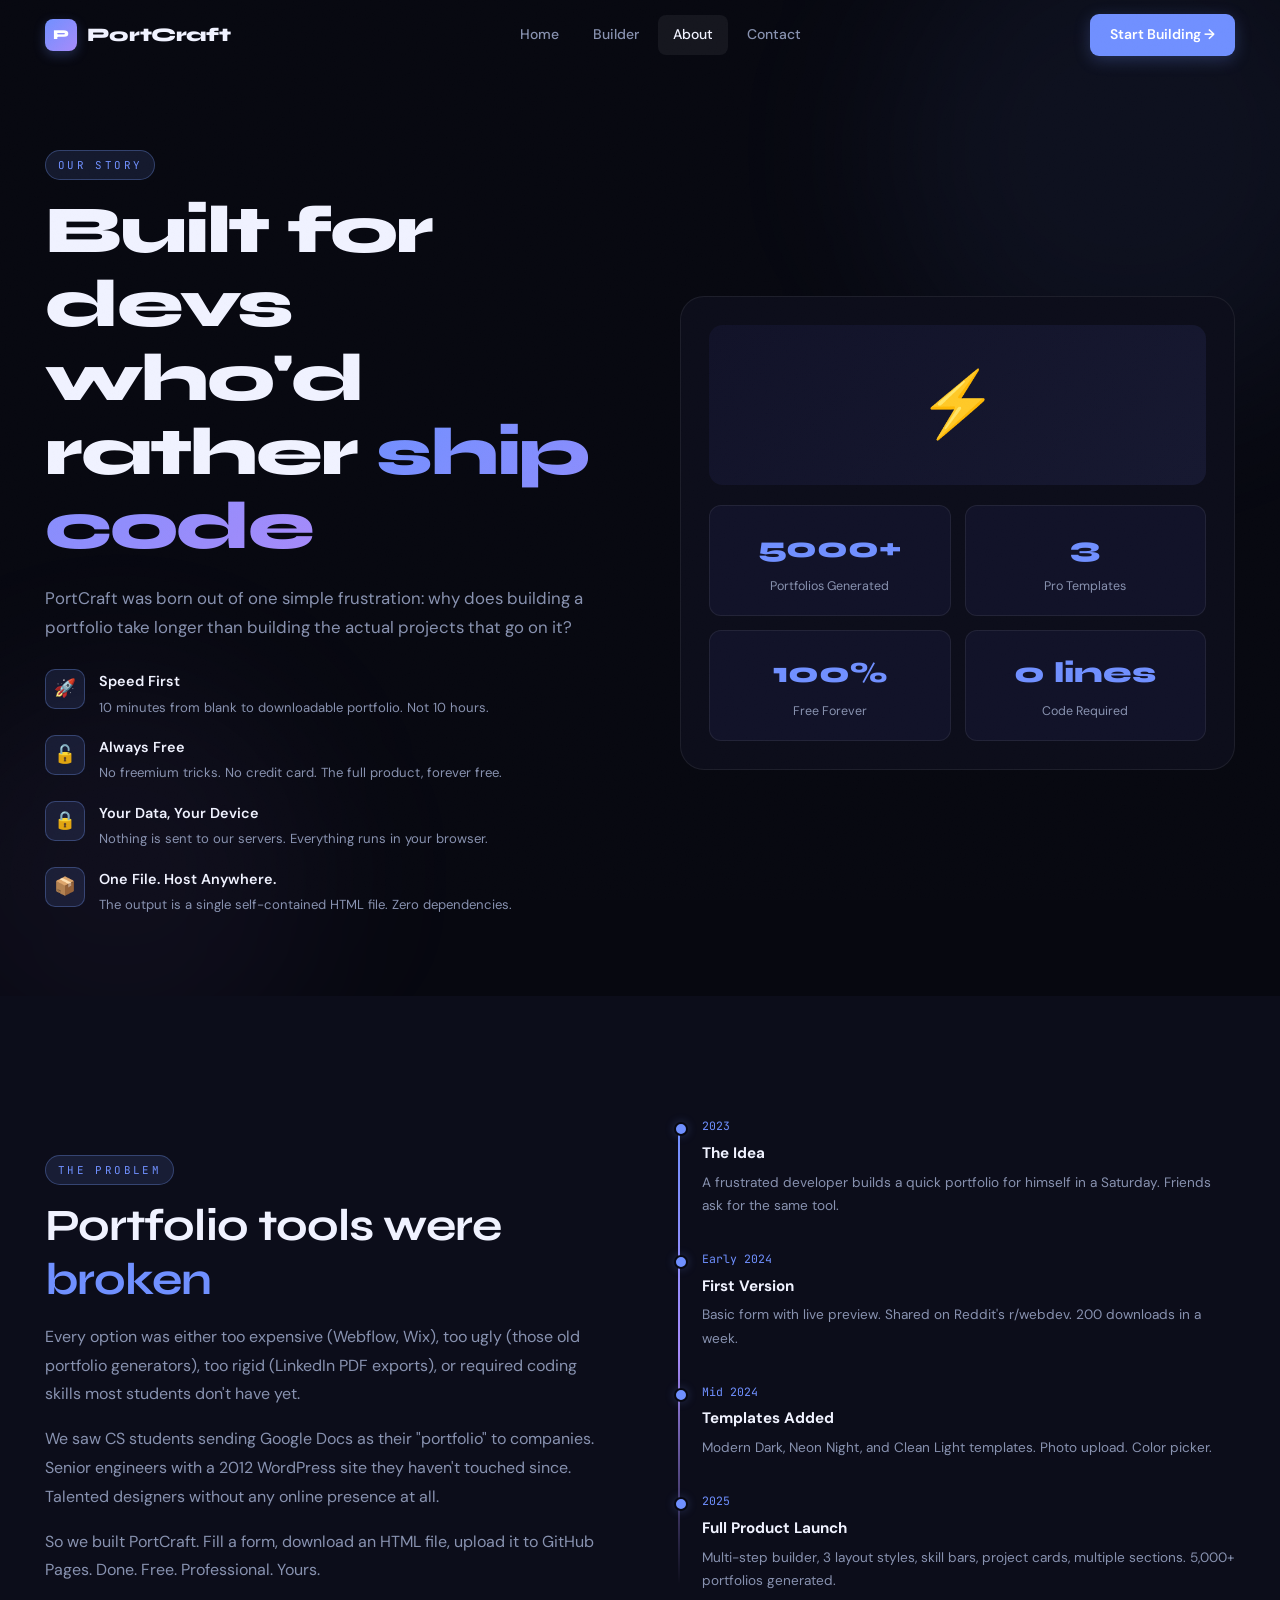
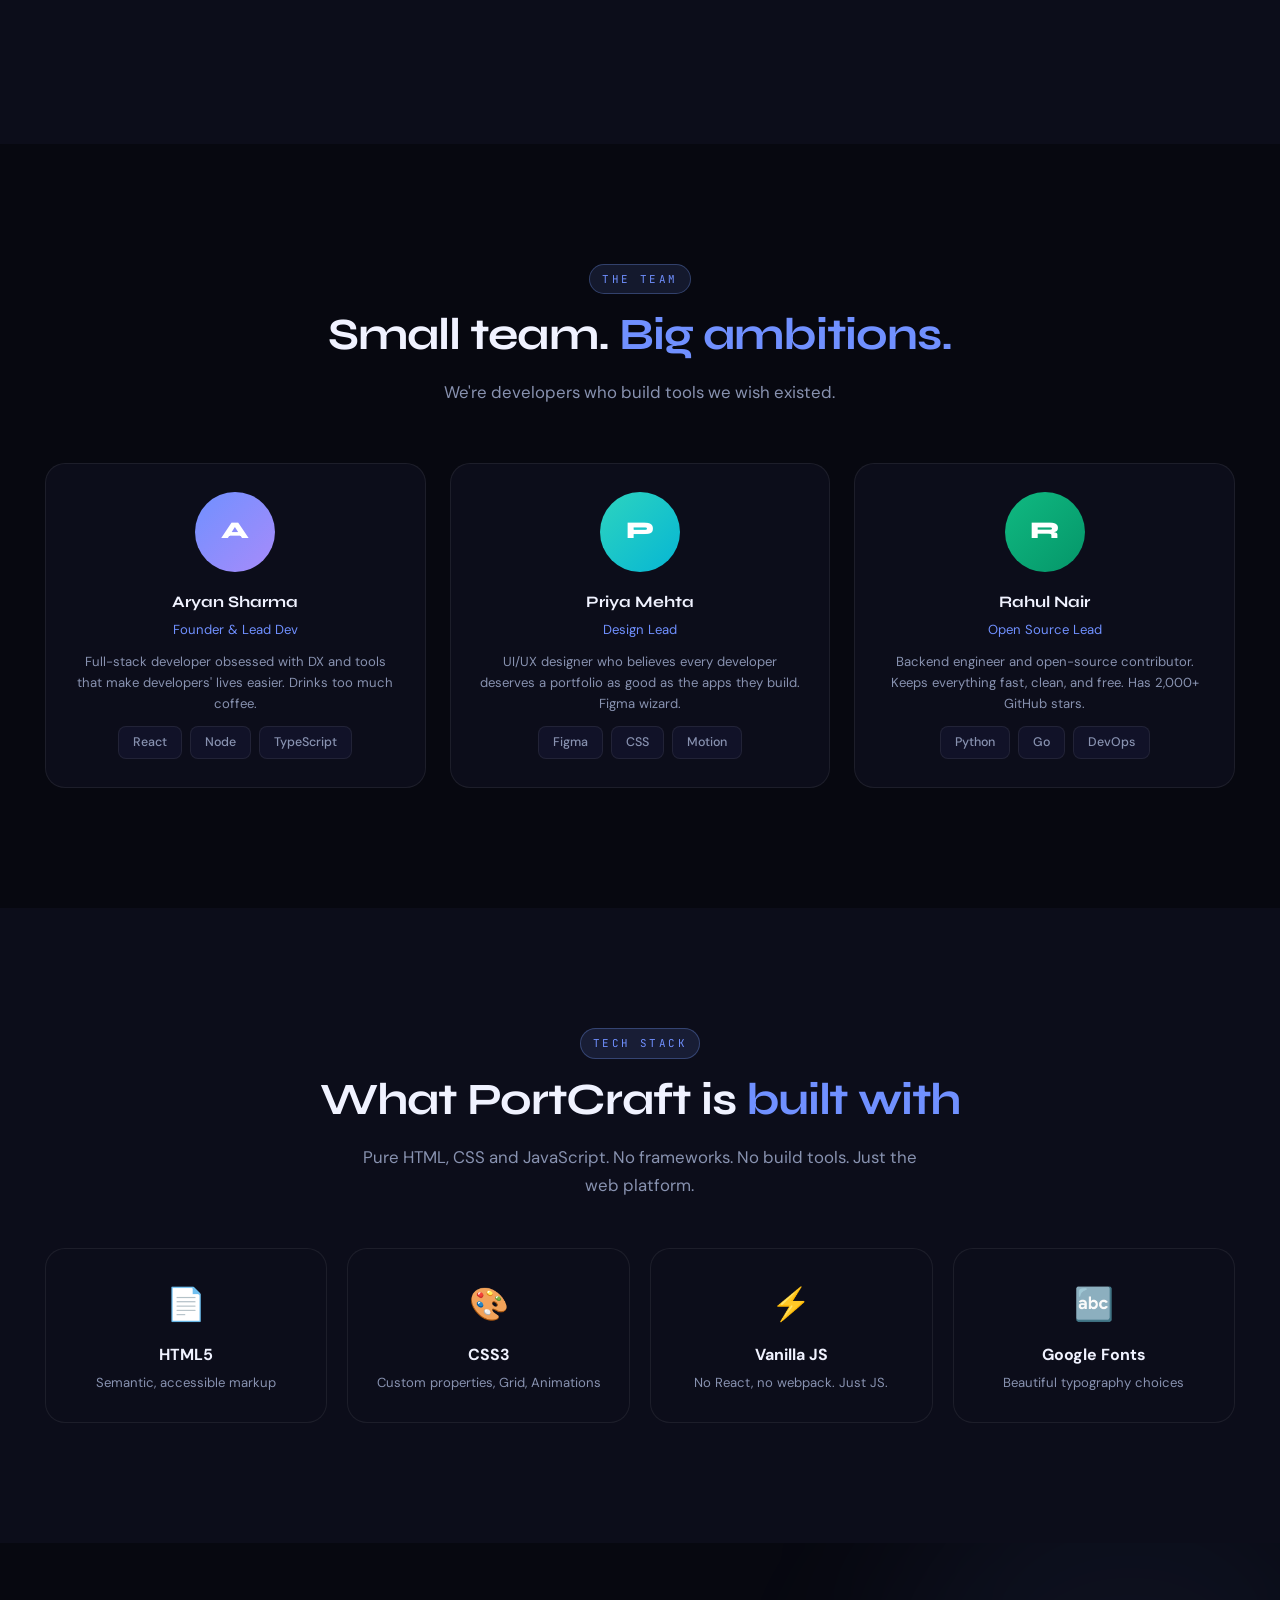
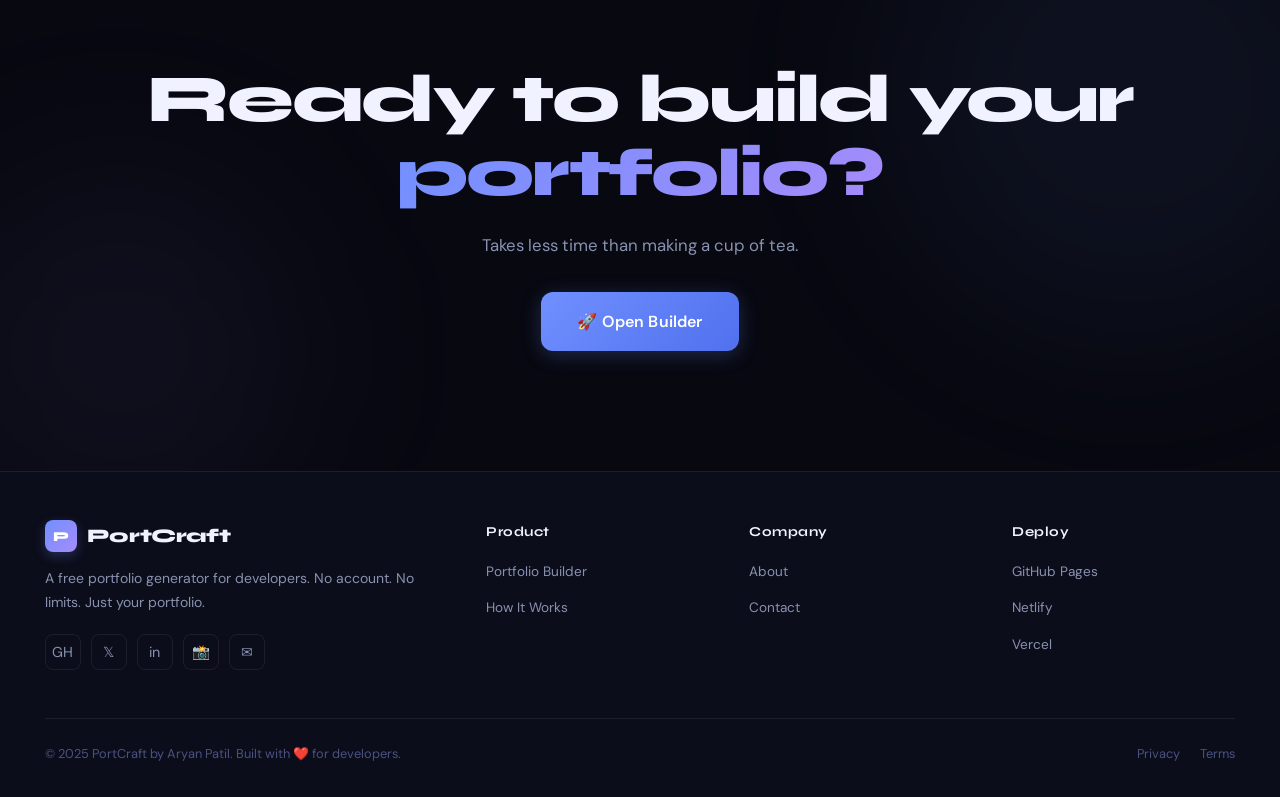
==== about.html @ 0c88d4d5 "Add files via upload" ====
<!DOCTYPE html>
<html lang="en">
<head>
<meta charset="UTF-8"/><meta name="viewport" content="width=device-width,initial-scale=1"/>
<title>About — PortCraft</title>
<link rel="stylesheet" href="style.css"/>
</head>
<body>

<nav id="navbar">
  <div class="nav-wrap">
    <a href="index.html" class="nav-brand"><div class="brand-mark">P</div>PortCraft</a>
    <button class="hamburger" id="hbg"><span></span><span></span><span></span></button>
    <div class="nav-menu" id="navMenu">
      <a href="index.html" class="nav-link">Home</a>
      <a href="builder.html" class="nav-link">Builder</a>
      <a href="about.html" class="nav-link active">About</a>
      <a href="contact.html" class="nav-link">Contact</a>
    </div>
    <div class="nav-actions" id="navActions">
      <a href="builder.html" class="nav-cta">Start Building →</a>
    </div>
  </div>
</nav>

<!-- ABOUT HERO -->
<section class="about-hero">
  <div class="orb-bg"><div class="orb orb1"></div><div class="orb orb2"></div></div>
  <div class="container rel">
    <div class="about-grid">
      <div>
        <span class="s-tag rv">Our Story</span>
        <h1 class="s-h1 rv d1">Built for devs who'd rather <span class="gradient-text">ship code</span></h1>
        <p class="s-sub rv d2">PortCraft was born out of one simple frustration: why does building a portfolio take longer than building the actual projects that go on it?</p>
        <div class="values-list rv d3">
          <div class="value-item">
            <div class="value-icon">🚀</div>
            <div>
              <div class="value-title">Speed First</div>
              <div class="value-desc">10 minutes from blank to downloadable portfolio. Not 10 hours.</div>
            </div>
          </div>
          <div class="value-item">
            <div class="value-icon">🔓</div>
            <div>
              <div class="value-title">Always Free</div>
              <div class="value-desc">No freemium tricks. No credit card. The full product, forever free.</div>
            </div>
          </div>
          <div class="value-item">
            <div class="value-icon">🔒</div>
            <div>
              <div class="value-title">Your Data, Your Device</div>
              <div class="value-desc">Nothing is sent to our servers. Everything runs in your browser.</div>
            </div>
          </div>
          <div class="value-item">
            <div class="value-icon">📦</div>
            <div>
              <div class="value-title">One File. Host Anywhere.</div>
              <div class="value-desc">The output is a single self-contained HTML file. Zero dependencies.</div>
            </div>
          </div>
        </div>
      </div>
      <div class="rv d2">
        <div class="about-img-card">
          <div style="height:160px;background:linear-gradient(135deg,var(--bg3),var(--bg4));border-radius:14px;display:flex;align-items:center;justify-content:center;margin-bottom:20px;font-size:4rem">⚡</div>
          <div class="about-stats-grid">
            <div class="about-stat-box"><div class="about-stat-num" data-count="5000" data-suffix="+">0+</div><div class="about-stat-lbl">Portfolios Generated</div></div>
            <div class="about-stat-box"><div class="about-stat-num" data-count="3" data-suffix="">0</div><div class="about-stat-lbl">Pro Templates</div></div>
            <div class="about-stat-box"><div class="about-stat-num" data-count="100" data-suffix="%">0%</div><div class="about-stat-lbl">Free Forever</div></div>
            <div class="about-stat-box"><div class="about-stat-num" data-count="0" data-suffix=" lines">0 lines</div><div class="about-stat-lbl">Code Required</div></div>
          </div>
        </div>
      </div>
    </div>
  </div>
</section>

<!-- STORY -->
<section class="section" style="background:var(--bg2)">
  <div class="container">
    <div class="g2" style="align-items:center;gap:60px">
      <div class="rv">
        <span class="s-tag">The Problem</span>
        <h2 class="s-h2">Portfolio tools were <span class="accent">broken</span></h2>
        <p style="color:var(--t2);line-height:1.8;margin-bottom:16px">Every option was either too expensive (Webflow, Wix), too ugly (those old portfolio generators), too rigid (LinkedIn PDF exports), or required coding skills most students don't have yet.</p>
        <p style="color:var(--t2);line-height:1.8;margin-bottom:16px">We saw CS students sending Google Docs as their "portfolio" to companies. Senior engineers with a 2012 WordPress site they haven't touched since. Talented designers without any online presence at all.</p>
        <p style="color:var(--t2);line-height:1.8">So we built PortCraft. Fill a form, download an HTML file, upload it to GitHub Pages. Done. Free. Professional. Yours.</p>
      </div>
      <div class="rv d1">
        <div class="timeline">
          <div class="tl-item">
            <div class="tl-dot"></div>
            <div class="tl-year">2023</div>
            <div class="tl-title">The Idea</div>
            <div class="tl-desc">A frustrated developer builds a quick portfolio for himself in a Saturday. Friends ask for the same tool.</div>
          </div>
          <div class="tl-item">
            <div class="tl-dot"></div>
            <div class="tl-year">Early 2024</div>
            <div class="tl-title">First Version</div>
            <div class="tl-desc">Basic form with live preview. Shared on Reddit's r/webdev. 200 downloads in a week.</div>
          </div>
          <div class="tl-item">
            <div class="tl-dot"></div>
            <div class="tl-year">Mid 2024</div>
            <div class="tl-title">Templates Added</div>
            <div class="tl-desc">Modern Dark, Neon Night, and Clean Light templates. Photo upload. Color picker.</div>
          </div>
          <div class="tl-item">
            <div class="tl-dot"></div>
            <div class="tl-year">2025</div>
            <div class="tl-title">Full Product Launch</div>
            <div class="tl-desc">Multi-step builder, 3 layout styles, skill bars, project cards, multiple sections. 5,000+ portfolios generated.</div>
          </div>
        </div>
      </div>
    </div>
  </div>
</section>

<!-- TEAM -->
<section class="section">
  <div class="container">
    <div class="center rv" style="margin-bottom:56px">
      <span class="s-tag">The Team</span>
      <h2 class="s-h2">Small team. <span class="accent">Big ambitions.</span></h2>
      <p class="s-sub">We're developers who build tools we wish existed.</p>
    </div>
    <div class="g3">
      <div class="card team-card rv">
        <div class="team-avatar-wrap"><div class="team-avatar">A</div></div>
        <div class="team-name">Aryan Sharma</div>
        <div class="team-role">Founder & Lead Dev</div>
        <div class="team-bio">Full-stack developer obsessed with DX and tools that make developers' lives easier. Drinks too much coffee.</div>
        <div class="tech-stack" style="justify-content:center;margin-top:12px">
          <span class="tech-badge">React</span><span class="tech-badge">Node</span><span class="tech-badge">TypeScript</span>
        </div>
      </div>
      <div class="card team-card rv d1">
        <div class="team-avatar-wrap"><div class="team-avatar" style="background:linear-gradient(135deg,var(--teal),#06b6d4)">P</div></div>
        <div class="team-name">Priya Mehta</div>
        <div class="team-role">Design Lead</div>
        <div class="team-bio">UI/UX designer who believes every developer deserves a portfolio as good as the apps they build. Figma wizard.</div>
        <div class="tech-stack" style="justify-content:center;margin-top:12px">
          <span class="tech-badge">Figma</span><span class="tech-badge">CSS</span><span class="tech-badge">Motion</span>
        </div>
      </div>
      <div class="card team-card rv d2">
        <div class="team-avatar-wrap"><div class="team-avatar" style="background:linear-gradient(135deg,#10b981,#059669)">R</div></div>
        <div class="team-name">Rahul Nair</div>
        <div class="team-role">Open Source Lead</div>
        <div class="team-bio">Backend engineer and open-source contributor. Keeps everything fast, clean, and free. Has 2,000+ GitHub stars.</div>
        <div class="tech-stack" style="justify-content:center;margin-top:12px">
          <span class="tech-badge">Python</span><span class="tech-badge">Go</span><span class="tech-badge">DevOps</span>
        </div>
      </div>
    </div>
  </div>
</section>

<!-- TECH STACK -->
<section class="section" style="background:var(--bg2)">
  <div class="container">
    <div class="center rv" style="margin-bottom:48px">
      <span class="s-tag">Tech Stack</span>
      <h2 class="s-h2">What PortCraft is <span class="accent">built with</span></h2>
      <p class="s-sub">Pure HTML, CSS and JavaScript. No frameworks. No build tools. Just the web platform.</p>
    </div>
    <div class="g4">
      <div class="card rv" style="text-align:center"><div style="font-size:2rem;margin-bottom:10px">📄</div><div style="font-weight:700;margin-bottom:4px">HTML5</div><div style="font-size:0.82rem;color:var(--t2)">Semantic, accessible markup</div></div>
      <div class="card rv d1" style="text-align:center"><div style="font-size:2rem;margin-bottom:10px">🎨</div><div style="font-weight:700;margin-bottom:4px">CSS3</div><div style="font-size:0.82rem;color:var(--t2)">Custom properties, Grid, Animations</div></div>
      <div class="card rv d2" style="text-align:center"><div style="font-size:2rem;margin-bottom:10px">⚡</div><div style="font-weight:700;margin-bottom:4px">Vanilla JS</div><div style="font-size:0.82rem;color:var(--t2)">No React, no webpack. Just JS.</div></div>
      <div class="card rv d3" style="text-align:center"><div style="font-size:2rem;margin-bottom:10px">🔤</div><div style="font-weight:700;margin-bottom:4px">Google Fonts</div><div style="font-size:0.82rem;color:var(--t2)">Beautiful typography choices</div></div>
    </div>
  </div>
</section>

<!-- CTA -->
<section class="section" style="text-align:center;position:relative;overflow:hidden">
  <div class="orb-bg"><div class="orb orb1"></div><div class="orb orb2"></div></div>
  <div class="container rel">
    <h2 class="s-h1 rv">Ready to build your <span class="gradient-text">portfolio?</span></h2>
    <p class="s-sub rv d1" style="margin:0 auto 32px">Takes less time than making a cup of tea.</p>
    <a href="builder.html" class="btn btn-primary btn-lg rv d2">🚀 Open Builder</a>
  </div>
</section>

<footer class="footer">
  <div class="container">
    <div class="footer-grid">
      <div class="footer-brand"><a href="index.html" class="nav-brand" style="display:inline-flex;margin-bottom:14px"><div class="brand-mark">P</div>PortCraft</a><p class="footer-desc">A free portfolio generator for developers. No account. No limits. Just your portfolio.</p><div class="footer-social">
          <a href="https://github.com/Aryan4A" target="_blank" class="social-btn" title="GitHub">GH</a>
          <a href="https://x.com/AryanPatil45" target="_blank" class="social-btn" title="Twitter/X">𝕏</a>
          <a href="https://www.linkedin.com/in/devaryanx/" target="_blank" class="social-btn" title="LinkedIn">in</a>
          <a href="https://instagram.com/aryan_patil0492" target="_blank" class="social-btn" title="Instagram">📸</a>
          <a href="mailto:aryanpatil4554@gmail.com" class="social-btn" title="Email">✉</a>
        </div></div>
      <div class="footer-col"><h4>Product</h4><ul><li><a href="builder.html">Portfolio Builder</a></li><li><a href="index.html#how">How It Works</a></li></ul></div>
      <div class="footer-col"><h4>Company</h4><ul><li><a href="about.html">About</a></li><li><a href="contact.html">Contact</a></li></ul></div>
      <div class="footer-col"><h4>Deploy</h4><ul><li><a href="#">GitHub Pages</a></li><li><a href="#">Netlify</a></li><li><a href="#">Vercel</a></li></ul></div>
    </div>
    <div class="footer-bottom"><p class="footer-copy">© 2025 PortCraft by Aryan Patil. Built with ❤️ for developers.</p><div class="footer-links"><a href="#">Privacy</a><a href="#">Terms</a></div></div>
  </div>
</footer>

<script src="script.js"></script>
</body>
</html>
---- style.css ----
@import url('https://fonts.googleapis.com/css2?family=Clash+Display:wght@300;400;500;600;700&family=Satoshi:wght@300;400;500;700&family=Fira+Code:wght@400;500&display=swap');
@import url('https://fonts.googleapis.com/css2?family=Syne:wght@400;500;600;700;800&family=DM+Sans:ital,wght@0,300;0,400;0,500;1,400&family=JetBrains+Mono:wght@400;500&display=swap');

:root{
  /* Core Palette */
  --bg:        #070810;
  --bg2:       #0c0d1a;
  --bg3:       #111228;
  --bg4:       #161830;
  --surface:   rgba(255,255,255,0.03);
  --surface2:  rgba(255,255,255,0.06);
  --border:    rgba(255,255,255,0.07);
  --borderc:   rgba(120,160,255,0.3);

  /* Accent */
  --blue:      #7090ff;
  --blue2:     #5070ee;
  --bluedim:   rgba(112,144,255,0.12);
  --blueglow:  rgba(112,144,255,0.25);
  --violet:    #a78bfa;
  --teal:      #2dd4bf;
  --amber:     #fbbf24;
  --rose:      #fb7185;
  --green:     #4ade80;

  /* Text */
  --t1: #f0f2ff;
  --t2: #8892b0;
  --t3: #4a5280;

  /* Layout */
  --nav-h: 70px;
  --radius: 14px;
  --radius2: 20px;
  --ease:  cubic-bezier(0.16,1,0.3,1);
  --ease2: cubic-bezier(0.34,1.56,0.64,1);

  /* Fonts */
  --f-head: 'Syne', sans-serif;
  --f-body: 'DM Sans', sans-serif;
  --f-mono: 'JetBrains Mono', monospace;
}

/* ── Reset ── */
*,*::before,*::after{box-sizing:border-box;margin:0;padding:0}
html{scroll-behavior:smooth;font-size:16px;-webkit-font-smoothing:antialiased}
body{font-family:var(--f-body);background:var(--bg);color:var(--t1);line-height:1.7;overflow-x:hidden}
img,svg{display:block;max-width:100%}
a{text-decoration:none;color:inherit}
ul{list-style:none}
button,input,textarea,select{font-family:inherit;font-size:inherit}
button{cursor:pointer;border:none;background:none}

/* ── Noise texture ── */
body::after{
  content:'';position:fixed;inset:0;pointer-events:none;z-index:9999;
  background-image:url("data:image/svg+xml,%3Csvg xmlns='http://www.w3.org/2000/svg' width='300' height='300'%3E%3Cfilter id='n'%3E%3CfeTurbulence type='fractalNoise' baseFrequency='0.75' numOctaves='4' stitchTiles='stitch'/%3E%3C/filter%3E%3Crect width='300' height='300' filter='url(%23n)' opacity='0.03'/%3E%3C/svg%3E");
  opacity:0.5;
}

/* ── Scrollbar ── */
::-webkit-scrollbar{width:6px;height:6px}
::-webkit-scrollbar-track{background:var(--bg)}
::-webkit-scrollbar-thumb{background:var(--bg4);border-radius:4px}
::-webkit-scrollbar-thumb:hover{background:var(--blue2)}

/* ══════════════════════════════════════
   NAVBAR
══════════════════════════════════════ */
#navbar{
  position:fixed;top:0;left:0;right:0;z-index:1000;height:var(--nav-h);
  transition:background 0.4s,box-shadow 0.4s,backdrop-filter 0.4s;
}
#navbar.solid{
  background:rgba(7,8,16,0.85);
  backdrop-filter:blur(24px);-webkit-backdrop-filter:blur(24px);
  box-shadow:0 1px 0 var(--border);
}
.nav-wrap{
  display:flex;align-items:center;justify-content:space-between;
  height:100%;width:min(1200px,93%);margin:0 auto;
}
.nav-brand{
  display:flex;align-items:center;gap:10px;
  font-family:var(--f-head);font-weight:800;font-size:1.2rem;letter-spacing:-0.02em;
}
.brand-mark{
  width:32px;height:32px;border-radius:8px;
  background:linear-gradient(135deg,var(--blue),var(--violet));
  display:flex;align-items:center;justify-content:center;
  font-size:0.85rem;font-weight:900;color:#fff;
  box-shadow:0 4px 12px var(--blueglow);
}
.nav-menu{display:flex;align-items:center;gap:4px}
.nav-link{
  padding:8px 15px;border-radius:8px;font-size:0.875rem;font-weight:500;
  color:var(--t2);transition:all 0.2s;
}
.nav-link:hover,.nav-link.active{color:var(--t1);background:var(--surface2)}
.nav-actions{display:flex;align-items:center;gap:10px}
.nav-cta{
  padding:9px 20px;border-radius:9px;font-size:0.875rem;font-weight:600;
  background:var(--blue);color:#fff;
  box-shadow:0 4px 16px var(--blueglow);
  transition:all 0.25s var(--ease);
}
.nav-cta:hover{background:#8aa8ff;transform:translateY(-1px);box-shadow:0 6px 24px var(--blueglow)}
.hamburger{display:none;flex-direction:column;gap:5px;padding:6px}
.hamburger span{display:block;width:22px;height:2px;background:var(--t1);border-radius:2px;transition:all 0.3s}
.hamburger.open span:nth-child(1){transform:translateY(7px) rotate(45deg)}
.hamburger.open span:nth-child(2){opacity:0;transform:scaleX(0)}
.hamburger.open span:nth-child(3){transform:translateY(-7px) rotate(-45deg)}

/* Mobile nav */
@media(max-width:768px){
  .hamburger{display:flex}
  .nav-menu,.nav-actions{
    position:fixed;top:var(--nav-h);left:0;right:0;
    flex-direction:column;align-items:stretch;
    background:rgba(7,8,16,0.97);backdrop-filter:blur(30px);
    padding:20px;gap:6px;border-bottom:1px solid var(--border);
    transform:translateY(-110%);opacity:0;pointer-events:none;
    transition:all 0.35s var(--ease);
  }
  .nav-menu{z-index:999}
  .nav-actions{z-index:998;top:calc(var(--nav-h) + 240px)}
  .nav-menu.open,.nav-actions.open{transform:none;opacity:1;pointer-events:all}
  .nav-link{padding:12px 16px}
  .nav-cta{text-align:center;padding:13px}
}

/* ══════════════════════════════════════
   BUTTONS
══════════════════════════════════════ */
.btn{
  display:inline-flex;align-items:center;justify-content:center;gap:8px;
  padding:13px 28px;border-radius:10px;font-weight:600;font-size:0.9rem;
  transition:all 0.25s var(--ease);position:relative;overflow:hidden;letter-spacing:0.01em;
}
.btn::before{
  content:'';position:absolute;inset:0;opacity:0;
  background:linear-gradient(rgba(255,255,255,0.08),transparent);
  transition:opacity 0.2s;
}
.btn:hover::before{opacity:1}
.btn-primary{background:linear-gradient(135deg,var(--blue),var(--blue2));color:#fff;box-shadow:0 4px 20px var(--blueglow)}
.btn-primary:hover{transform:translateY(-2px);box-shadow:0 8px 32px var(--blueglow)}
.btn-outline{border:1px solid var(--borderc);color:var(--blue);background:var(--bluedim)}
.btn-outline:hover{border-color:var(--blue);background:rgba(112,144,255,0.2);transform:translateY(-2px)}
.btn-ghost{border:1px solid var(--border);color:var(--t2);background:var(--surface)}
.btn-ghost:hover{border-color:var(--borderc);color:var(--t1);background:var(--surface2)}
.btn-danger{border:1px solid rgba(251,113,133,0.3);color:var(--rose);background:rgba(251,113,133,0.08)}
.btn-danger:hover{background:rgba(251,113,133,0.18)}
.btn-sm{padding:8px 16px;font-size:0.8rem;border-radius:7px}
.btn-lg{padding:16px 36px;font-size:1rem;border-radius:12px}
.btn-full{width:100%}
.btn-icon{width:36px;height:36px;padding:0;border-radius:8px}

/* ══════════════════════════════════════
   FORMS
══════════════════════════════════════ */
.field{display:flex;flex-direction:column;gap:7px;margin-bottom:18px}
.field label{font-size:0.78rem;font-weight:600;color:var(--t2);letter-spacing:0.06em;text-transform:uppercase}
.field-hint{font-size:0.72rem;color:var(--t3);margin-top:-4px}
.input,.textarea,.select{
  background:var(--bg3);border:1px solid var(--border);border-radius:9px;
  padding:11px 14px;color:var(--t1);font-size:0.9rem;width:100%;
  transition:border-color 0.2s,box-shadow 0.2s,background 0.2s;
  outline:none;
}
.input:focus,.textarea:focus,.select:focus{
  border-color:var(--blue);
  box-shadow:0 0 0 3px var(--bluedim),0 0 0 1px var(--blue);
  background:var(--bg4);
}
.input::placeholder,.textarea::placeholder{color:var(--t3)}
.textarea{resize:vertical;min-height:100px;line-height:1.6}
.select{appearance:none;background-image:url("data:image/svg+xml,%3Csvg xmlns='http://www.w3.org/2000/svg' width='12' height='8' fill='none'%3E%3Cpath d='M1 1l5 5 5-5' stroke='%238892b0' stroke-width='1.5' stroke-linecap='round'/%3E%3C/svg%3E");background-repeat:no-repeat;background-position:right 14px center;padding-right:36px}
.select option{background:var(--bg3)}
.input-row{display:grid;grid-template-columns:1fr 1fr;gap:14px}
@media(max-width:600px){.input-row{grid-template-columns:1fr}}

/* Range slider */
.range-wrap{display:flex;align-items:center;gap:12px}
input[type=range]{
  flex:1;height:4px;-webkit-appearance:none;appearance:none;
  background:var(--bg4);border-radius:4px;outline:none;
}
input[type=range]::-webkit-slider-thumb{
  -webkit-appearance:none;width:18px;height:18px;border-radius:50%;
  background:var(--blue);cursor:pointer;box-shadow:0 0 8px var(--blueglow);
  transition:transform 0.15s;
}
input[type=range]::-webkit-slider-thumb:hover{transform:scale(1.2)}
.range-val{font-family:var(--f-mono);font-size:0.8rem;color:var(--blue);min-width:32px;text-align:right}

/* Tags input */
.tags-wrap{display:flex;flex-wrap:wrap;gap:7px;margin-bottom:8px;min-height:10px}
.tag-chip{
  display:inline-flex;align-items:center;gap:5px;
  padding:5px 12px;border-radius:99px;font-size:0.78rem;font-weight:500;
  background:var(--bluedim);color:var(--blue);border:1px solid var(--borderc);
  animation:popIn 0.2s var(--ease2);
}
@keyframes popIn{from{transform:scale(0.7);opacity:0}to{transform:scale(1);opacity:1}}
.tag-chip .rm{cursor:pointer;opacity:0.55;font-size:0.7rem;transition:opacity 0.15s}
.tag-chip .rm:hover{opacity:1}
.tag-input-row{display:flex;gap:8px}
.tag-input-row .input{flex:1}

/* Photo upload */
.photo-zone{
  position:relative;border:2px dashed var(--borderc);border-radius:12px;
  padding:28px 20px;text-align:center;cursor:pointer;
  background:var(--bluedim);transition:all 0.25s;overflow:hidden;
}
.photo-zone:hover{border-color:var(--blue);background:rgba(112,144,255,0.18)}
.photo-zone.has-photo{border-style:solid;border-color:var(--blue)}
.photo-zone input[type=file]{position:absolute;inset:0;opacity:0;cursor:pointer;width:100%;height:100%}
.photo-zone .pz-preview{width:90px;height:90px;border-radius:50%;overflow:hidden;margin:0 auto 12px;border:3px solid var(--blue);display:none;box-shadow:0 0 20px var(--blueglow)}
.photo-zone .pz-preview img{width:100%;height:100%;object-fit:cover}
.photo-zone.has-photo .pz-preview{display:block}
.photo-zone .pz-icon{font-size:2.2rem;margin-bottom:10px}
.photo-zone.has-photo .pz-icon{display:none}
.photo-zone .pz-text{font-size:0.85rem;color:var(--t2)}
.photo-zone .pz-sub{font-size:0.75rem;color:var(--t3);margin-top:4px}

/* Dynamic cards */
.dyn-item{
  background:var(--bg3);border:1px solid var(--border);border-radius:10px;
  padding:16px;margin-bottom:12px;position:relative;
  animation:slideIn 0.25s var(--ease);
}
@keyframes slideIn{from{opacity:0;transform:translateY(10px)}to{opacity:1;transform:none}}
.dyn-item .dyn-remove{
  position:absolute;top:12px;right:12px;
  width:26px;height:26px;border-radius:6px;
  background:rgba(251,113,133,0.12);color:var(--rose);
  display:flex;align-items:center;justify-content:center;font-size:0.9rem;
  cursor:pointer;transition:all 0.2s;border:1px solid rgba(251,113,133,0.2);
}
.dyn-item .dyn-remove:hover{background:rgba(251,113,133,0.25)}
.dyn-item .input-row{padding-right:40px}
.add-item-btn{
  width:100%;padding:11px;border-radius:9px;
  border:1px dashed var(--borderc);color:var(--blue);
  background:var(--bluedim);font-size:0.83rem;font-weight:600;
  cursor:pointer;transition:all 0.2s;display:flex;align-items:center;justify-content:center;gap:6px;
  margin-top:4px;
}
.add-item-btn:hover{background:rgba(112,144,255,0.2);border-style:solid}

/* Progress bar */
.skill-item{display:grid;grid-template-columns:1fr auto auto;gap:10px;align-items:center;padding-right:40px}
.skill-level-wrap{display:flex;align-items:center;gap:8px}

/* ══════════════════════════════════════
   SECTIONS & LAYOUT
══════════════════════════════════════ */
.container{width:min(1200px,93%);margin:0 auto}
.section{padding:clamp(80px,10vw,120px) 0}
.s-tag{display:inline-block;font-family:var(--f-mono);font-size:0.68rem;letter-spacing:0.22em;text-transform:uppercase;color:var(--blue);margin-bottom:14px;padding:5px 12px;border-radius:99px;background:var(--bluedim);border:1px solid var(--borderc)}
.s-h1{font-family:var(--f-head);font-size:clamp(2.6rem,5.5vw,4.2rem);font-weight:800;line-height:1.1;letter-spacing:-0.03em;margin-bottom:20px}
.s-h2{font-family:var(--f-head);font-size:clamp(1.8rem,3.5vw,2.8rem);font-weight:700;line-height:1.2;letter-spacing:-0.02em;margin-bottom:16px}
.s-h3{font-family:var(--f-head);font-size:1.3rem;font-weight:700;margin-bottom:10px}
.s-sub{color:var(--t2);font-size:1.05rem;line-height:1.7;max-width:580px}
.accent{color:var(--blue)}
.gradient-text{background:linear-gradient(135deg,var(--blue),var(--violet));-webkit-background-clip:text;-webkit-text-fill-color:transparent;background-clip:text}
.center{text-align:center}
.center .s-sub{margin:0 auto}

/* ── Grid helpers ── */
.g2{display:grid;grid-template-columns:1fr 1fr;gap:28px}
.g3{display:grid;grid-template-columns:repeat(3,1fr);gap:24px}
.g4{display:grid;grid-template-columns:repeat(4,1fr);gap:20px}
@media(max-width:900px){.g3{grid-template-columns:1fr 1fr}.g4{grid-template-columns:1fr 1fr}}
@media(max-width:600px){.g2,.g3,.g4{grid-template-columns:1fr}}

/* ── Cards ── */
.card{
  background:var(--bg2);border:1px solid var(--border);border-radius:var(--radius2);
  padding:28px;transition:all 0.3s var(--ease);
}
.card:hover{border-color:var(--borderc);transform:translateY(-4px);box-shadow:0 16px 48px rgba(0,0,0,0.5),0 0 0 1px var(--borderc)}

/* ── Glow orbs background ── */
.orb-bg{position:absolute;inset:0;overflow:hidden;pointer-events:none;z-index:0}
.orb{position:absolute;border-radius:50%;filter:blur(80px);animation:drift 10s ease-in-out infinite alternate}
.orb1{width:500px;height:500px;background:rgba(112,144,255,0.06);top:-100px;right:-100px}
.orb2{width:400px;height:400px;background:rgba(167,139,250,0.05);bottom:-80px;left:-80px;animation-delay:-5s}
.orb3{width:300px;height:300px;background:rgba(45,212,191,0.04);top:40%;left:30%;animation-delay:-3s}
@keyframes drift{0%{transform:translate(0,0) scale(1)}100%{transform:translate(30px,-30px) scale(1.1)}}
.rel{position:relative;z-index:1}

/* ── Reveal animation ── */
.rv{opacity:0;transform:translateY(28px);transition:opacity 0.7s var(--ease),transform 0.7s var(--ease)}
.rv.in{opacity:1;transform:none}
.rv.d1{transition-delay:0.1s}.rv.d2{transition-delay:0.2s}.rv.d3{transition-delay:0.3s}.rv.d4{transition-delay:0.4s}

/* ══════════════════════════════════════
   FOOTER
══════════════════════════════════════ */
.footer{border-top:1px solid var(--border);padding:48px 0 32px;background:var(--bg2)}
.footer-grid{display:grid;grid-template-columns:1.8fr 1fr 1fr 1fr;gap:40px;margin-bottom:48px}
@media(max-width:768px){.footer-grid{grid-template-columns:1fr 1fr}}
@media(max-width:500px){.footer-grid{grid-template-columns:1fr}}
.footer-brand .nav-brand{margin-bottom:14px}
.footer-desc{color:var(--t2);font-size:0.875rem;line-height:1.7;margin-bottom:20px}
.footer-social{display:flex;gap:10px}
.social-btn{
  width:36px;height:36px;border-radius:8px;border:1px solid var(--border);
  display:flex;align-items:center;justify-content:center;font-size:0.9rem;
  color:var(--t2);transition:all 0.2s;
}
.social-btn:hover{border-color:var(--borderc);color:var(--blue);background:var(--bluedim)}
.footer-col h4{font-family:var(--f-head);font-weight:700;font-size:0.85rem;color:var(--t1);margin-bottom:14px;letter-spacing:0.04em}
.footer-col ul{display:flex;flex-direction:column;gap:9px}
.footer-col ul a{font-size:0.85rem;color:var(--t2);transition:color 0.2s}
.footer-col ul a:hover{color:var(--blue)}
.footer-bottom{display:flex;align-items:center;justify-content:space-between;padding-top:24px;border-top:1px solid var(--border);flex-wrap:wrap;gap:12px}
.footer-copy{font-size:0.8rem;color:var(--t3)}
.footer-links{display:flex;gap:20px}
.footer-links a{font-size:0.8rem;color:var(--t3);transition:color 0.2s}
.footer-links a:hover{color:var(--blue)}

/* ══════════════════════════════════════
   HOME PAGE
══════════════════════════════════════ */
.hero{
  min-height:100vh;display:flex;align-items:center;
  padding-top:var(--nav-h);position:relative;overflow:hidden;
}
.hero-inner{display:grid;grid-template-columns:1fr 1fr;gap:60px;align-items:center}
@media(max-width:900px){.hero-inner{grid-template-columns:1fr;text-align:center}}
.hero-badge{
  display:inline-flex;align-items:center;gap:8px;margin-bottom:24px;
  padding:7px 16px;border-radius:99px;
  background:var(--bluedim);border:1px solid var(--borderc);
  font-size:0.78rem;font-weight:600;color:var(--blue);
}
.hero-badge .dot{width:7px;height:7px;border-radius:50%;background:var(--green);animation:pulse 2s infinite}
@keyframes pulse{0%,100%{opacity:1;box-shadow:0 0 0 0 rgba(74,222,128,0.4)}50%{opacity:0.6;box-shadow:0 0 0 6px transparent}}
.hero-btns{display:flex;gap:14px;flex-wrap:wrap;margin-top:36px}
@media(max-width:900px){.hero-btns{justify-content:center}}
.hero-stats{display:flex;gap:36px;margin-top:48px;padding-top:36px;border-top:1px solid var(--border)}
@media(max-width:900px){.hero-stats{justify-content:center}}
.stat-num{font-family:var(--f-head);font-size:2rem;font-weight:800;color:var(--t1);line-height:1}
.stat-lbl{font-size:0.78rem;color:var(--t2);margin-top:4px}

/* Hero visual - animated mockup */
.hero-visual{position:relative}
.mockup-card{
  background:var(--bg2);border:1px solid var(--border);border-radius:20px;
  overflow:hidden;box-shadow:0 32px 80px rgba(0,0,0,0.7);
  transform:perspective(1200px) rotateY(-8deg) rotateX(4deg);
  transition:transform 0.5s var(--ease);
}
.mockup-card:hover{transform:perspective(1200px) rotateY(0deg) rotateX(0deg)}
.mockup-topbar{background:var(--bg3);padding:12px 16px;display:flex;align-items:center;gap:8px;border-bottom:1px solid var(--border)}
.mockup-dot{width:10px;height:10px;border-radius:50%}
.mockup-url{flex:1;background:var(--bg4);border-radius:5px;padding:5px 12px;font-family:var(--f-mono);font-size:0.7rem;color:var(--t3);margin:0 10px}
.mockup-body{padding:24px}
.mockup-profile{display:flex;align-items:center;gap:16px;margin-bottom:20px}
.mockup-avatar{width:52px;height:52px;border-radius:50%;background:linear-gradient(135deg,var(--blue),var(--violet));flex-shrink:0;display:flex;align-items:center;justify-content:center;font-weight:800;font-size:1.1rem;color:#fff}
.mockup-bar{height:8px;border-radius:4px;background:var(--bg4);margin-bottom:6px}
.mockup-bar.w80{width:80%}.mockup-bar.w60{width:60%}.mockup-bar.w45{width:45%}.mockup-bar.w70{width:70%}.mockup-bar.w50{width:50%}
.mockup-bar.accent{background:linear-gradient(90deg,var(--blue),var(--violet))}
.mockup-skills{display:flex;gap:6px;flex-wrap:wrap;margin:14px 0}
.mockup-tag{padding:3px 10px;border-radius:99px;font-size:0.65rem;background:var(--bluedim);color:var(--blue);border:1px solid var(--borderc)}
.mockup-proj{background:var(--bg3);border:1px solid var(--border);border-radius:9px;padding:12px;margin-top:12px}
.float-badge{
  position:absolute;background:var(--bg2);border:1px solid var(--border);border-radius:12px;
  padding:10px 14px;font-size:0.78rem;font-weight:600;display:flex;align-items:center;gap:8px;
  box-shadow:0 8px 24px rgba(0,0,0,0.5);animation:float 4s ease-in-out infinite;
}
.float-badge.b1{top:-16px;left:20px;animation-delay:0s}
.float-badge.b2{bottom:20px;right:-20px;animation-delay:-2s}
@keyframes float{0%,100%{transform:translateY(0)}50%{transform:translateY(-8px)}}
.fb-icon{font-size:1.2rem}

/* Features */
.feature-icon{
  width:48px;height:48px;border-radius:12px;
  background:var(--bluedim);border:1px solid var(--borderc);
  display:flex;align-items:center;justify-content:center;
  font-size:1.3rem;margin-bottom:16px;
  transition:all 0.3s;
}
.card:hover .feature-icon{background:rgba(112,144,255,0.22);box-shadow:0 0 20px var(--blueglow)}

/* Templates showcase */
.template-showcase{display:grid;grid-template-columns:repeat(3,1fr);gap:20px}
@media(max-width:700px){.template-showcase{grid-template-columns:1fr}}
.tpl-preview{
  border-radius:14px;overflow:hidden;border:2px solid var(--border);
  cursor:pointer;transition:all 0.3s;
}
.tpl-preview:hover{border-color:var(--borderc);transform:translateY(-4px);box-shadow:0 16px 40px rgba(0,0,0,0.5)}
.tpl-preview.picked{border-color:var(--blue);box-shadow:0 0 0 4px var(--bluedim)}
.tpl-thumb{height:180px;position:relative;overflow:hidden;display:flex;flex-direction:column;justify-content:flex-end}
.tpl-meta{padding:14px;background:var(--bg2)}
.tpl-name{font-family:var(--f-head);font-weight:700;font-size:0.9rem;margin-bottom:4px}
.tpl-desc{font-size:0.75rem;color:var(--t2)}

/* ══════════════════════════════════════
   BUILDER PAGE
══════════════════════════════════════ */
.builder-layout{
  display:grid;grid-template-columns:480px 1fr;
  height:calc(100vh - var(--nav-h));margin-top:var(--nav-h);
}
@media(max-width:1100px){.builder-layout{grid-template-columns:400px 1fr}}
@media(max-width:850px){.builder-layout{grid-template-columns:1fr;height:auto}}

/* Left panel */
.build-panel{
  display:flex;flex-direction:column;height:100%;
  background:var(--bg2);border-right:1px solid var(--border);overflow:hidden;
}
.build-panel-head{
  padding:16px 20px;border-bottom:1px solid var(--border);
  display:flex;align-items:center;justify-content:space-between;
  flex-shrink:0;background:var(--bg3);
}
.build-panel-title{font-family:var(--f-head);font-weight:700;font-size:0.95rem;display:flex;align-items:center;gap:8px}
.step-indicators{display:flex;gap:6px}
.step-dot{
  width:28px;height:5px;border-radius:3px;background:var(--bg4);
  transition:all 0.3s;cursor:pointer;
}
.step-dot.done{background:var(--blue);opacity:0.5}
.step-dot.active{background:var(--blue);width:40px}
.build-form{flex:1;overflow-y:auto;padding:20px}
.build-form::-webkit-scrollbar{width:4px}
.build-form::-webkit-scrollbar-thumb{background:var(--bg4);border-radius:4px}
.build-nav{
  padding:14px 20px;border-top:1px solid var(--border);
  display:flex;gap:10px;flex-shrink:0;background:var(--bg3);
}

/* Step system */
.step-page{display:none}
.step-page.active{display:block}
.step-header{margin-bottom:24px;padding-bottom:16px;border-bottom:1px solid var(--border)}
.step-header h2{font-family:var(--f-head);font-size:1.15rem;font-weight:700;margin-bottom:4px}
.step-header p{font-size:0.82rem;color:var(--t2)}
.step-num{display:inline-block;font-family:var(--f-mono);font-size:0.7rem;color:var(--blue);background:var(--bluedim);border:1px solid var(--borderc);padding:3px 10px;border-radius:99px;margin-bottom:8px}

/* Color picker */
.color-swatches{display:flex;gap:8px;flex-wrap:wrap;margin-top:6px}
.color-swatch{
  width:28px;height:28px;border-radius:7px;cursor:pointer;
  border:2px solid transparent;transition:all 0.2s;
}
.color-swatch.sel{border-color:var(--t1);transform:scale(1.15);box-shadow:0 0 10px rgba(255,255,255,0.2)}

/* Right panel - preview */
.preview-panel{display:flex;flex-direction:column;height:100%;overflow:hidden}
@media(max-width:850px){.preview-panel{height:600px}}
.preview-toolbar{
  padding:12px 18px;border-bottom:1px solid var(--border);
  display:flex;align-items:center;justify-content:space-between;
  background:var(--bg2);flex-shrink:0;
}
.preview-label{font-family:var(--f-mono);font-size:0.72rem;color:var(--t2);display:flex;align-items:center;gap:8px}
.live-dot{width:7px;height:7px;border-radius:50%;background:var(--green);animation:pulse 2s infinite}
.preview-tabs{display:flex;gap:4px}
.preview-tab{padding:6px 14px;border-radius:7px;font-size:0.78rem;font-weight:600;color:var(--t2);cursor:pointer;transition:all 0.2s}
.preview-tab.active{background:var(--surface2);color:var(--t1)}
.preview-actions{display:flex;gap:8px}
.preview-frame-wrap{flex:1;overflow:auto;background:var(--bg3);padding:0}
.preview-frame-wrap::-webkit-scrollbar{width:4px}
.preview-frame-wrap::-webkit-scrollbar-thumb{background:var(--bg4)}
#previewFrame{width:100%;border:none;height:100%;min-height:600px}

/* ══════════════════════════════════════
   ABOUT PAGE
══════════════════════════════════════ */
.about-hero{padding:calc(var(--nav-h) + 80px) 0 80px;position:relative;overflow:hidden}
.about-grid{display:grid;grid-template-columns:1fr 1fr;gap:80px;align-items:center}
@media(max-width:800px){.about-grid{grid-template-columns:1fr}}
.about-img-wrap{position:relative}
.about-img-card{
  background:var(--bg2);border:1px solid var(--border);border-radius:24px;
  padding:28px;overflow:hidden;
}
.about-stats-grid{display:grid;grid-template-columns:1fr 1fr;gap:14px;margin-top:20px}
.about-stat-box{background:var(--bg3);border:1px solid var(--border);border-radius:12px;padding:18px;text-align:center}
.about-stat-num{font-family:var(--f-head);font-size:1.8rem;font-weight:800;color:var(--blue)}
.about-stat-lbl{font-size:0.78rem;color:var(--t2);margin-top:3px}
.tech-stack{display:flex;flex-wrap:wrap;gap:8px;margin-top:16px}
.tech-badge{padding:5px 14px;border-radius:8px;font-size:0.78rem;font-weight:500;background:var(--bg3);border:1px solid var(--border);color:var(--t2)}
.values-list{display:flex;flex-direction:column;gap:16px;margin-top:28px}
.value-item{display:flex;gap:14px;align-items:flex-start}
.value-icon{width:40px;height:40px;border-radius:10px;background:var(--bluedim);border:1px solid var(--borderc);display:flex;align-items:center;justify-content:center;font-size:1.1rem;flex-shrink:0}
.value-title{font-weight:600;font-size:0.9rem;margin-bottom:3px}
.value-desc{font-size:0.82rem;color:var(--t2)}

/* Timeline */
.timeline{position:relative;padding-left:32px}
.timeline::before{content:'';position:absolute;left:8px;top:8px;bottom:8px;width:2px;background:linear-gradient(to bottom,var(--blue),var(--violet),transparent)}
.tl-item{position:relative;margin-bottom:32px}
.tl-dot{position:absolute;left:-28px;top:6px;width:14px;height:14px;border-radius:50%;background:var(--blue);border:2px solid var(--bg);box-shadow:0 0 10px var(--blueglow)}
.tl-year{font-family:var(--f-mono);font-size:0.72rem;color:var(--blue);margin-bottom:5px}
.tl-title{font-weight:700;font-size:0.95rem;margin-bottom:4px}
.tl-desc{font-size:0.85rem;color:var(--t2)}

/* Team */
.team-card{text-align:center}
.team-avatar-wrap{position:relative;width:80px;height:80px;margin:0 auto 16px}
.team-avatar{width:80px;height:80px;border-radius:50%;background:linear-gradient(135deg,var(--blue),var(--violet));display:flex;align-items:center;justify-content:center;font-family:var(--f-head);font-weight:800;font-size:1.5rem;color:#fff}
.team-name{font-family:var(--f-head);font-weight:700;font-size:1rem;margin-bottom:4px}
.team-role{font-size:0.82rem;color:var(--blue);margin-bottom:10px}
.team-bio{font-size:0.82rem;color:var(--t2);line-height:1.6}

/* ══════════════════════════════════════
   CONTACT PAGE
══════════════════════════════════════ */
.contact-hero{padding:calc(var(--nav-h) + 80px) 0 60px;position:relative;overflow:hidden;text-align:center}
.contact-layout{display:grid;grid-template-columns:1fr 1.6fr;gap:48px;align-items:start}
@media(max-width:800px){.contact-layout{grid-template-columns:1fr}}
.contact-info-block{display:flex;flex-direction:column;gap:14px}
.c-info-item{
  display:flex;align-items:center;gap:14px;
  padding:16px;border-radius:12px;border:1px solid var(--border);
  background:var(--surface);transition:all 0.25s;
}
.c-info-item:hover{border-color:var(--borderc);background:var(--bluedim)}
.c-icon{width:42px;height:42px;border-radius:10px;background:var(--bluedim);border:1px solid var(--borderc);display:flex;align-items:center;justify-content:center;font-size:1.1rem;flex-shrink:0}
.c-label{font-size:0.72rem;color:var(--t3);margin-bottom:2px;text-transform:uppercase;letter-spacing:0.08em}
.c-val{font-size:0.9rem;font-weight:500}
.contact-form-box{background:var(--bg2);border:1px solid var(--border);border-radius:20px;padding:36px}
.contact-form-title{font-family:var(--f-head);font-weight:800;font-size:1.5rem;margin-bottom:6px}
.contact-form-sub{font-size:0.875rem;color:var(--t2);margin-bottom:28px}
.success-toast{
  display:none;align-items:center;gap:10px;padding:14px 18px;
  border-radius:10px;background:rgba(74,222,128,0.1);border:1px solid rgba(74,222,128,0.3);
  color:var(--green);font-size:0.875rem;margin-top:14px;
}

/* FAQ */
.faq-item{border:1px solid var(--border);border-radius:12px;overflow:hidden;margin-bottom:10px;transition:border-color 0.2s}
.faq-item.open{border-color:var(--borderc)}
.faq-q{padding:16px 20px;display:flex;align-items:center;justify-content:space-between;cursor:pointer;font-weight:600;font-size:0.9rem;gap:16px}
.faq-arrow{font-size:0.8rem;color:var(--t3);transition:transform 0.3s;flex-shrink:0}
.faq-item.open .faq-arrow{transform:rotate(90deg);color:var(--blue)}
.faq-a{display:none;padding:0 20px 16px;font-size:0.875rem;color:var(--t2);line-height:1.7}
.faq-item.open .faq-a{display:block}

/* ══════════════════════════════════════
   TOAST NOTIFICATION
══════════════════════════════════════ */
.toast-container{position:fixed;bottom:24px;right:24px;z-index:9998;display:flex;flex-direction:column;gap:10px}
.toast{
  padding:12px 18px;border-radius:10px;font-size:0.85rem;font-weight:500;
  display:flex;align-items:center;gap:10px;
  box-shadow:0 8px 24px rgba(0,0,0,0.5);
  animation:toastIn 0.35s var(--ease2);
  max-width:320px;
}
.toast.success{background:rgba(74,222,128,0.15);border:1px solid rgba(74,222,128,0.4);color:var(--green)}
.toast.error{background:rgba(251,113,133,0.15);border:1px solid rgba(251,113,133,0.4);color:var(--rose)}
.toast.info{background:var(--bluedim);border:1px solid var(--borderc);color:var(--blue)}
@keyframes toastIn{from{opacity:0;transform:translateX(30px)}to{opacity:1;transform:none}}
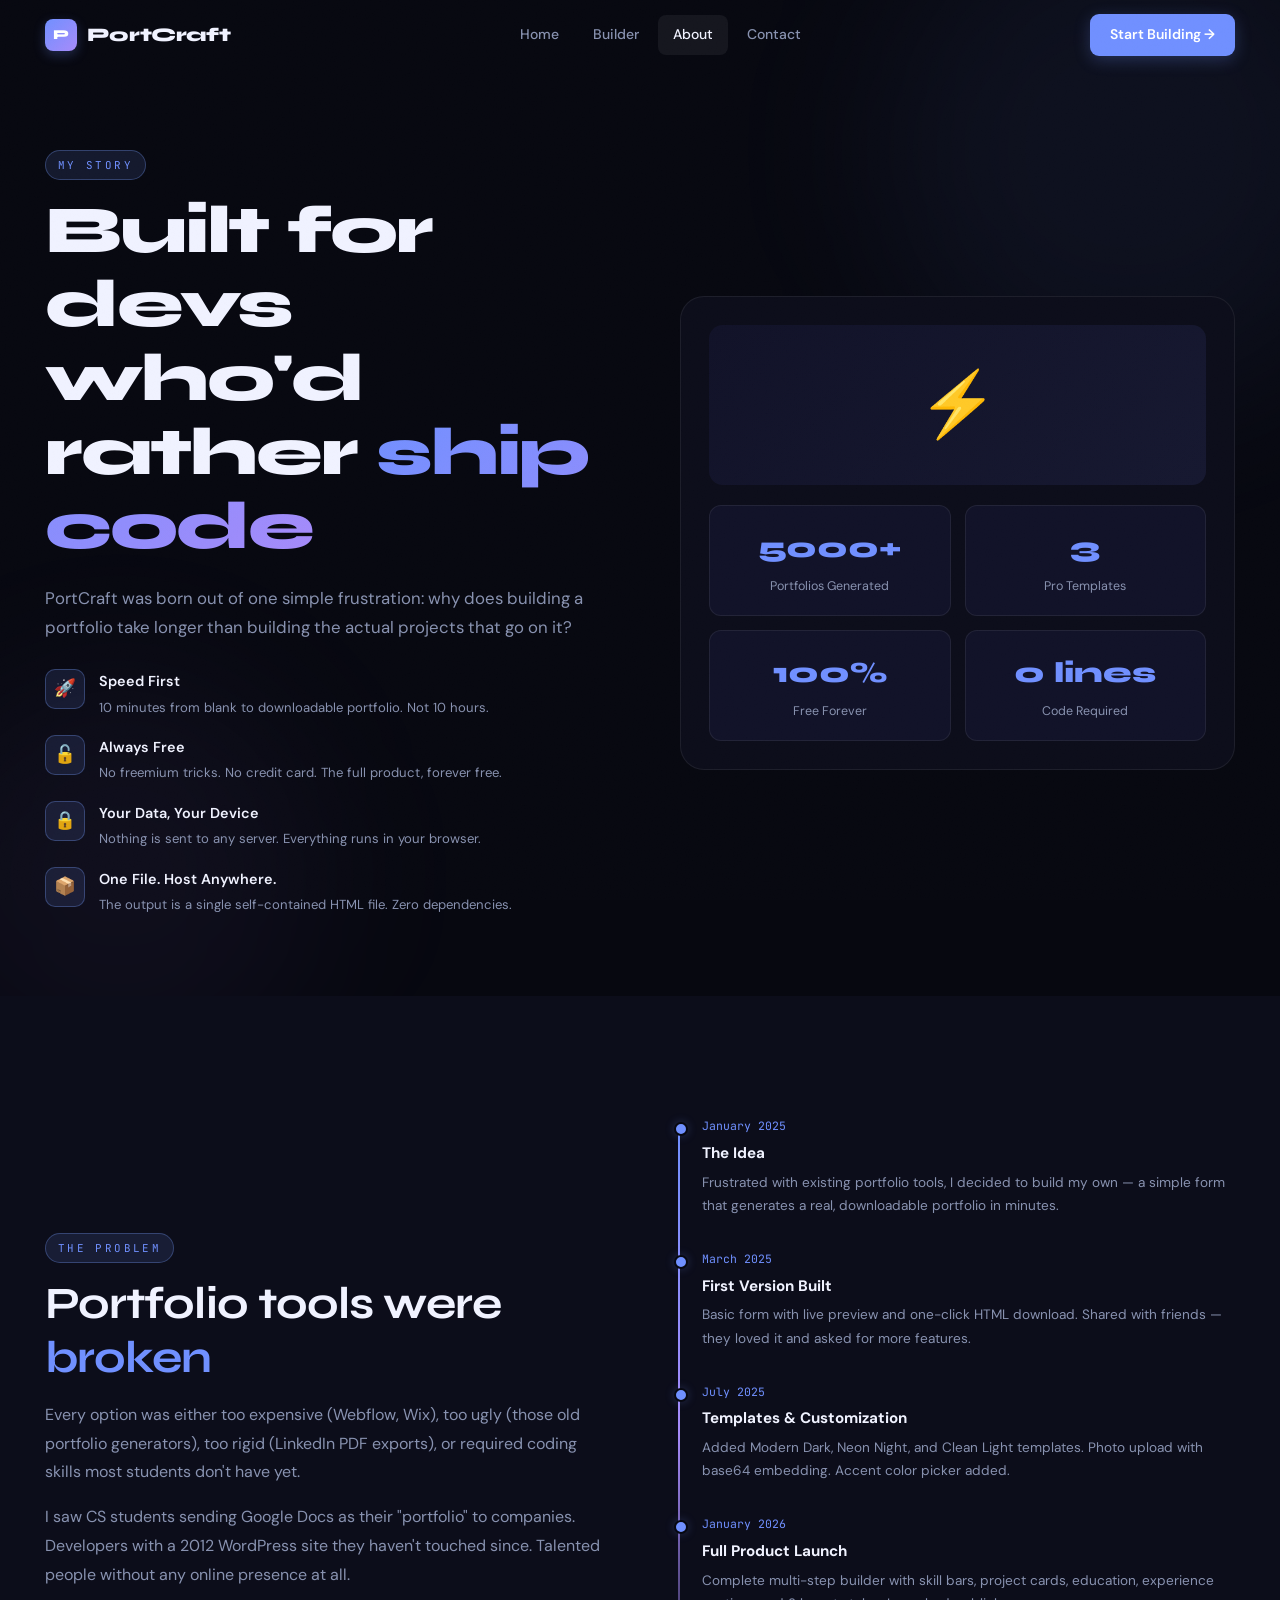
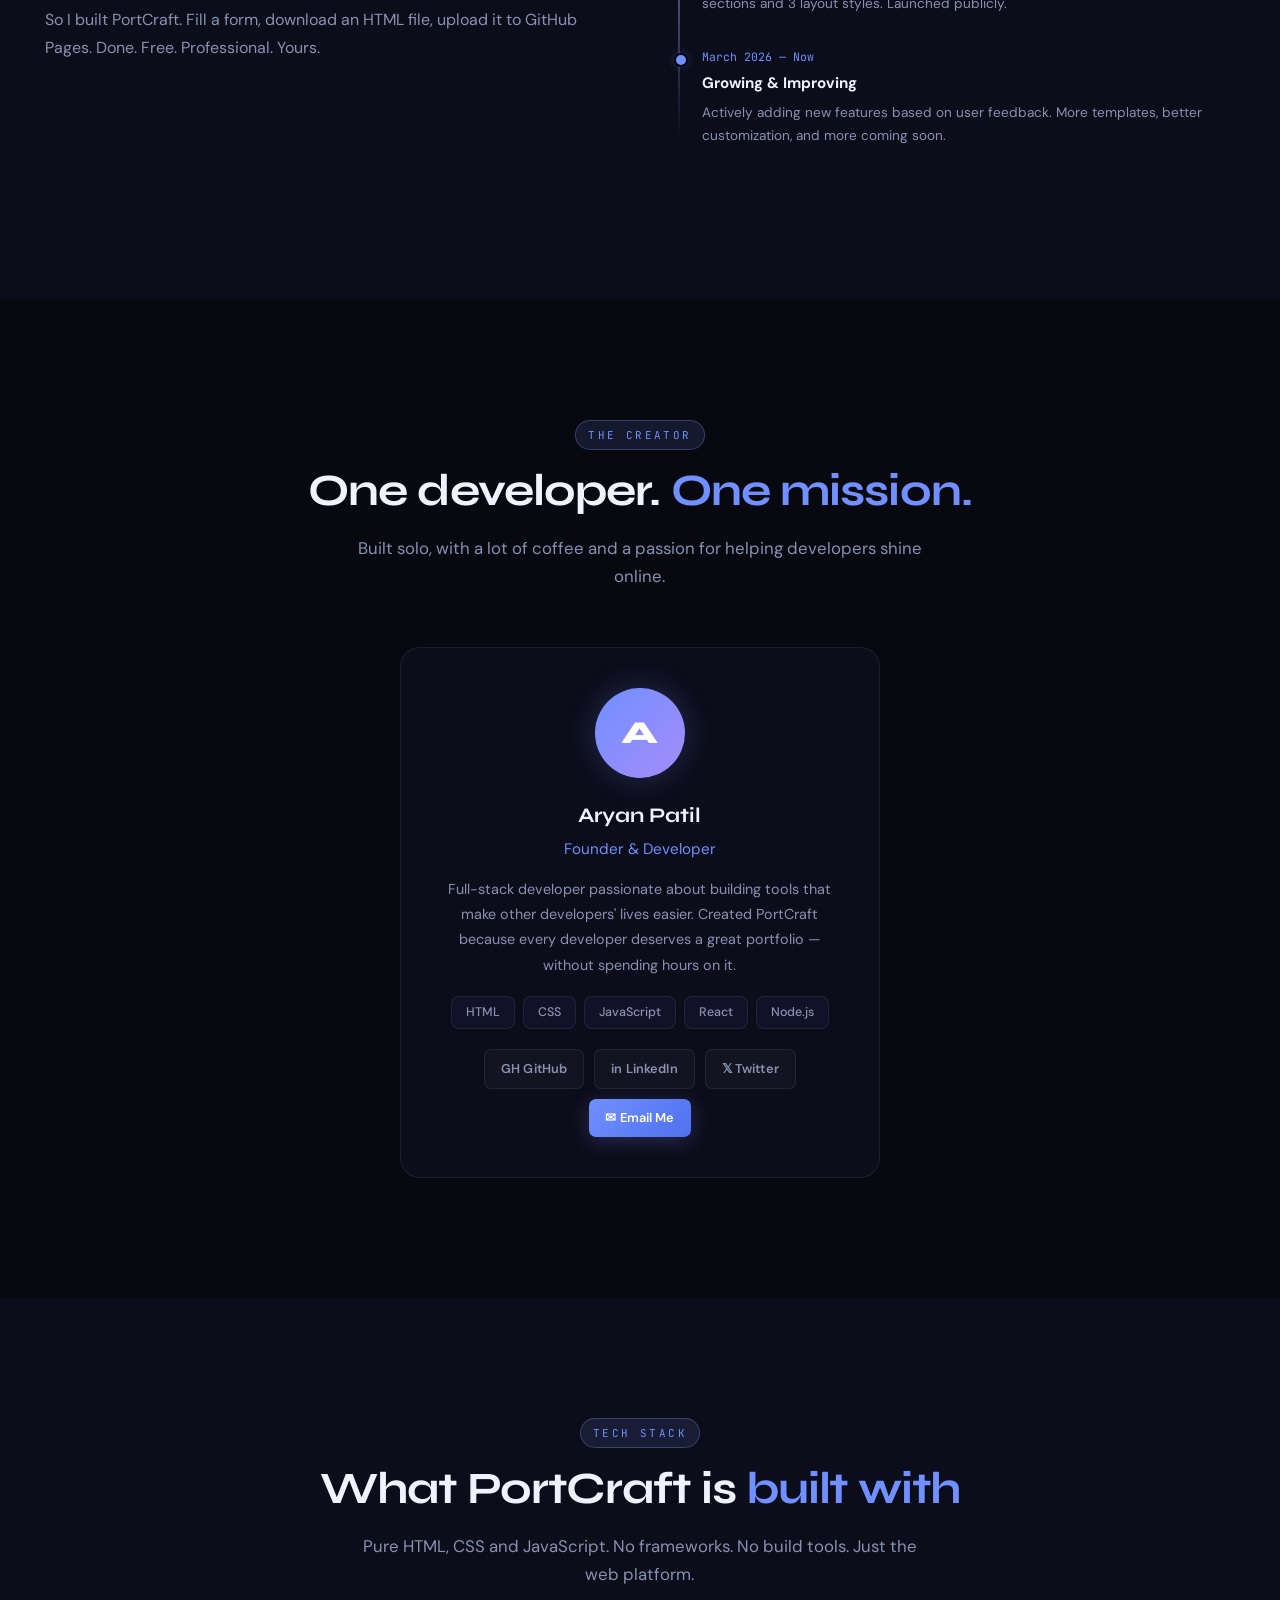
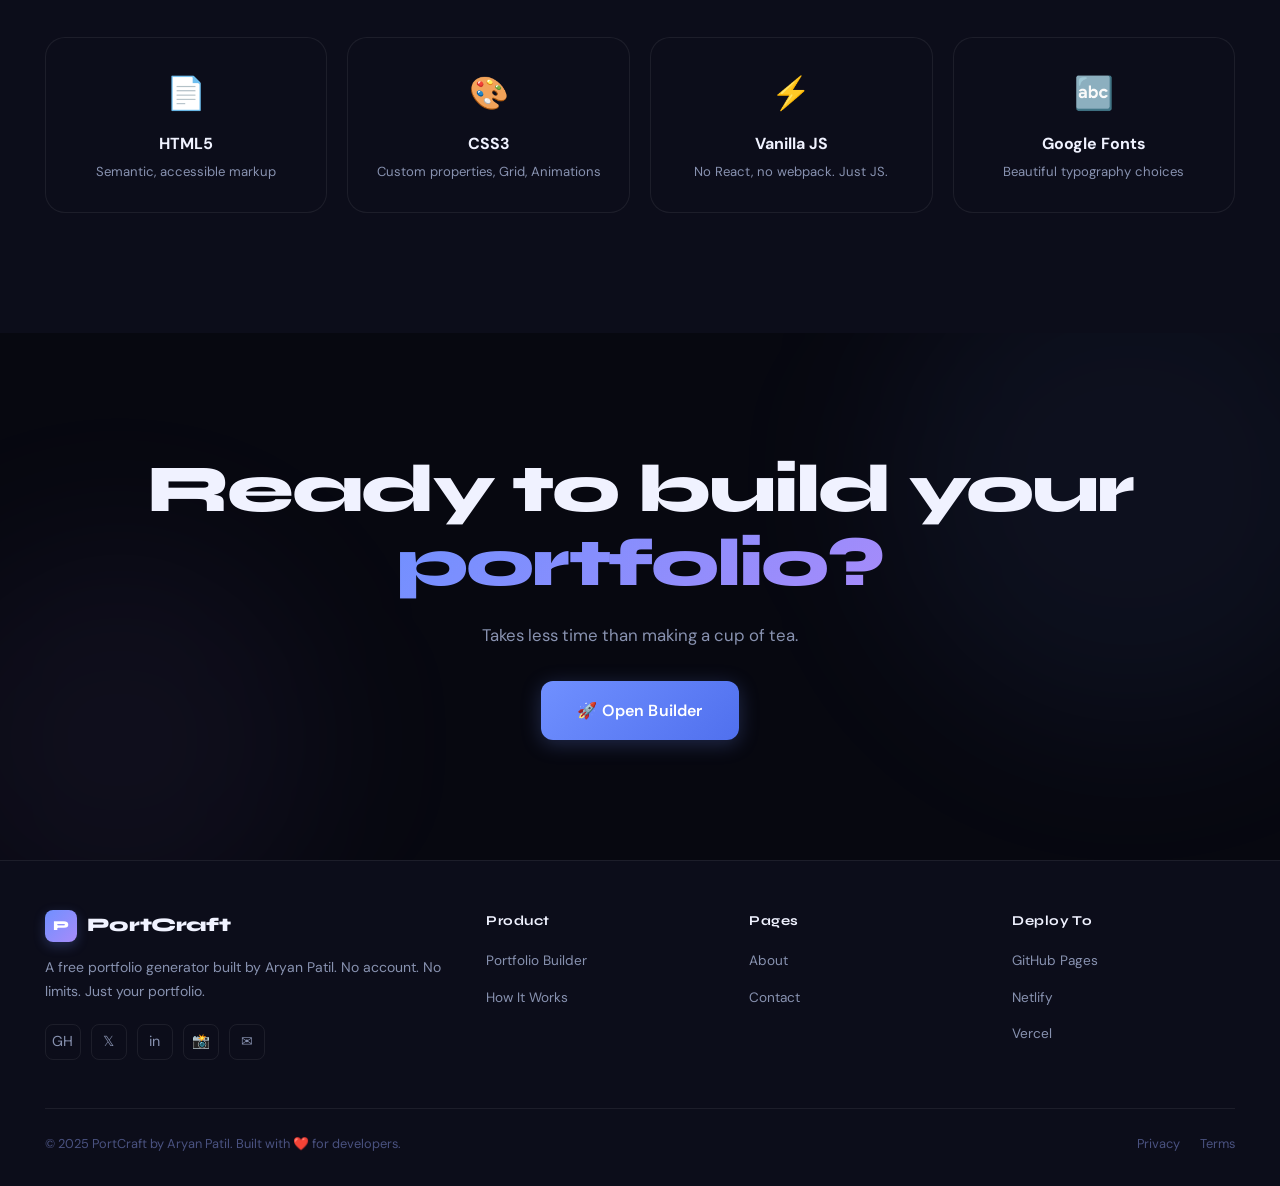
==== commit b1f6c5f8: "Update about section and footer content" ====
--- a/about.html
+++ b/about.html
@@ -29,7 +29,7 @@
   <div class="container rel">
     <div class="about-grid">
       <div>
-        <span class="s-tag rv">Our Story</span>
+        <span class="s-tag rv">My Story</span>
         <h1 class="s-h1 rv d1">Built for devs who'd rather <span class="gradient-text">ship code</span></h1>
         <p class="s-sub rv d2">PortCraft was born out of one simple frustration: why does building a portfolio take longer than building the actual projects that go on it?</p>
         <div class="values-list rv d3">
@@ -51,7 +51,7 @@
             <div class="value-icon">🔒</div>
             <div>
               <div class="value-title">Your Data, Your Device</div>
-              <div class="value-desc">Nothing is sent to our servers. Everything runs in your browser.</div>
+              <div class="value-desc">Nothing is sent to any server. Everything runs in your browser.</div>
             </div>
           </div>
           <div class="value-item">
@@ -86,75 +86,76 @@
         <span class="s-tag">The Problem</span>
         <h2 class="s-h2">Portfolio tools were <span class="accent">broken</span></h2>
         <p style="color:var(--t2);line-height:1.8;margin-bottom:16px">Every option was either too expensive (Webflow, Wix), too ugly (those old portfolio generators), too rigid (LinkedIn PDF exports), or required coding skills most students don't have yet.</p>
-        <p style="color:var(--t2);line-height:1.8;margin-bottom:16px">We saw CS students sending Google Docs as their "portfolio" to companies. Senior engineers with a 2012 WordPress site they haven't touched since. Talented designers without any online presence at all.</p>
-        <p style="color:var(--t2);line-height:1.8">So we built PortCraft. Fill a form, download an HTML file, upload it to GitHub Pages. Done. Free. Professional. Yours.</p>
+        <p style="color:var(--t2);line-height:1.8;margin-bottom:16px">I saw CS students sending Google Docs as their "portfolio" to companies. Developers with a 2012 WordPress site they haven't touched since. Talented people without any online presence at all.</p>
+        <p style="color:var(--t2);line-height:1.8">So I built PortCraft. Fill a form, download an HTML file, upload it to GitHub Pages. Done. Free. Professional. Yours.</p>
       </div>
       <div class="rv d1">
         <div class="timeline">
           <div class="tl-item">
             <div class="tl-dot"></div>
-            <div class="tl-year">2023</div>
+            <div class="tl-year">January 2025</div>
             <div class="tl-title">The Idea</div>
-            <div class="tl-desc">A frustrated developer builds a quick portfolio for himself in a Saturday. Friends ask for the same tool.</div>
-          </div>
-          <div class="tl-item">
-            <div class="tl-dot"></div>
-            <div class="tl-year">Early 2024</div>
-            <div class="tl-title">First Version</div>
-            <div class="tl-desc">Basic form with live preview. Shared on Reddit's r/webdev. 200 downloads in a week.</div>
-          </div>
-          <div class="tl-item">
-            <div class="tl-dot"></div>
-            <div class="tl-year">Mid 2024</div>
-            <div class="tl-title">Templates Added</div>
-            <div class="tl-desc">Modern Dark, Neon Night, and Clean Light templates. Photo upload. Color picker.</div>
-          </div>
-          <div class="tl-item">
-            <div class="tl-dot"></div>
-            <div class="tl-year">2025</div>
+            <div class="tl-desc">Frustrated with existing portfolio tools, I decided to build my own — a simple form that generates a real, downloadable portfolio in minutes.</div>
+          </div>
+          <div class="tl-item">
+            <div class="tl-dot"></div>
+            <div class="tl-year">March 2025</div>
+            <div class="tl-title">First Version Built</div>
+            <div class="tl-desc">Basic form with live preview and one-click HTML download. Shared with friends — they loved it and asked for more features.</div>
+          </div>
+          <div class="tl-item">
+            <div class="tl-dot"></div>
+            <div class="tl-year">July 2025</div>
+            <div class="tl-title">Templates & Customization</div>
+            <div class="tl-desc">Added Modern Dark, Neon Night, and Clean Light templates. Photo upload with base64 embedding. Accent color picker added.</div>
+          </div>
+          <div class="tl-item">
+            <div class="tl-dot"></div>
+            <div class="tl-year">January 2026</div>
             <div class="tl-title">Full Product Launch</div>
-            <div class="tl-desc">Multi-step builder, 3 layout styles, skill bars, project cards, multiple sections. 5,000+ portfolios generated.</div>
-          </div>
-        </div>
-      </div>
-    </div>
-  </div>
-</section>
-
-<!-- TEAM -->
+            <div class="tl-desc">Complete multi-step builder with skill bars, project cards, education, experience sections and 3 layout styles. Launched publicly.</div>
+          </div>
+          <div class="tl-item">
+            <div class="tl-dot"></div>
+            <div class="tl-year">March 2026 — Now</div>
+            <div class="tl-title">Growing & Improving</div>
+            <div class="tl-desc">Actively adding new features based on user feedback. More templates, better customization, and more coming soon.</div>
+          </div>
+        </div>
+      </div>
+    </div>
+  </div>
+</section>
+
+<!-- CREATOR -->
 <section class="section">
   <div class="container">
     <div class="center rv" style="margin-bottom:56px">
-      <span class="s-tag">The Team</span>
-      <h2 class="s-h2">Small team. <span class="accent">Big ambitions.</span></h2>
-      <p class="s-sub">We're developers who build tools we wish existed.</p>
-    </div>
-    <div class="g3">
-      <div class="card team-card rv">
-        <div class="team-avatar-wrap"><div class="team-avatar">A</div></div>
-        <div class="team-name">Aryan Sharma</div>
-        <div class="team-role">Founder & Lead Dev</div>
-        <div class="team-bio">Full-stack developer obsessed with DX and tools that make developers' lives easier. Drinks too much coffee.</div>
-        <div class="tech-stack" style="justify-content:center;margin-top:12px">
-          <span class="tech-badge">React</span><span class="tech-badge">Node</span><span class="tech-badge">TypeScript</span>
-        </div>
-      </div>
-      <div class="card team-card rv d1">
-        <div class="team-avatar-wrap"><div class="team-avatar" style="background:linear-gradient(135deg,var(--teal),#06b6d4)">P</div></div>
-        <div class="team-name">Priya Mehta</div>
-        <div class="team-role">Design Lead</div>
-        <div class="team-bio">UI/UX designer who believes every developer deserves a portfolio as good as the apps they build. Figma wizard.</div>
-        <div class="tech-stack" style="justify-content:center;margin-top:12px">
-          <span class="tech-badge">Figma</span><span class="tech-badge">CSS</span><span class="tech-badge">Motion</span>
-        </div>
-      </div>
-      <div class="card team-card rv d2">
-        <div class="team-avatar-wrap"><div class="team-avatar" style="background:linear-gradient(135deg,#10b981,#059669)">R</div></div>
-        <div class="team-name">Rahul Nair</div>
-        <div class="team-role">Open Source Lead</div>
-        <div class="team-bio">Backend engineer and open-source contributor. Keeps everything fast, clean, and free. Has 2,000+ GitHub stars.</div>
-        <div class="tech-stack" style="justify-content:center;margin-top:12px">
-          <span class="tech-badge">Python</span><span class="tech-badge">Go</span><span class="tech-badge">DevOps</span>
+      <span class="s-tag">The Creator</span>
+      <h2 class="s-h2">One developer. <span class="accent">One mission.</span></h2>
+      <p class="s-sub">Built solo, with a lot of coffee and a passion for helping developers shine online.</p>
+    </div>
+    <div style="max-width:480px;margin:0 auto">
+      <div class="card team-card rv" style="padding:40px 36px">
+        <div style="width:90px;height:90px;border-radius:50%;background:linear-gradient(135deg,var(--blue),var(--violet));display:flex;align-items:center;justify-content:center;font-family:var(--f-head);font-weight:800;font-size:2rem;color:#fff;margin:0 auto 20px;box-shadow:0 0 30px var(--blueglow)">A</div>
+        <div class="team-name" style="font-size:1.3rem">Aryan Patil</div>
+        <div class="team-role" style="font-size:0.95rem;margin-bottom:14px">Founder &amp; Developer</div>
+        <div class="team-bio" style="font-size:0.9rem;line-height:1.75">
+          Full-stack developer passionate about building tools that make other developers' lives easier.
+          Created PortCraft because every developer deserves a great portfolio — without spending hours on it.
+        </div>
+        <div class="tech-stack" style="justify-content:center;margin-top:18px">
+          <span class="tech-badge">HTML</span>
+          <span class="tech-badge">CSS</span>
+          <span class="tech-badge">JavaScript</span>
+          <span class="tech-badge">React</span>
+          <span class="tech-badge">Node.js</span>
+        </div>
+        <div style="display:flex;gap:10px;justify-content:center;margin-top:20px;flex-wrap:wrap">
+          <a href="https://github.com/Aryan4A" target="_blank" class="btn btn-ghost btn-sm">GH GitHub</a>
+          <a href="https://www.linkedin.com/in/devaryanx/" target="_blank" class="btn btn-ghost btn-sm">in LinkedIn</a>
+          <a href="https://x.com/AryanPatil45" target="_blank" class="btn btn-ghost btn-sm">𝕏 Twitter</a>
+          <a href="mailto:aryanpatil4554@gmail.com" class="btn btn-primary btn-sm">✉ Email Me</a>
         </div>
       </div>
     </div>
@@ -188,21 +189,29 @@
   </div>
 </section>
 
+<!-- FOOTER -->
 <footer class="footer">
   <div class="container">
     <div class="footer-grid">
-      <div class="footer-brand"><a href="index.html" class="nav-brand" style="display:inline-flex;margin-bottom:14px"><div class="brand-mark">P</div>PortCraft</a><p class="footer-desc">A free portfolio generator for developers. No account. No limits. Just your portfolio.</p><div class="footer-social">
+      <div class="footer-brand">
+        <a href="index.html" class="nav-brand" style="display:inline-flex;margin-bottom:14px"><div class="brand-mark">P</div>PortCraft</a>
+        <p class="footer-desc">A free portfolio generator built by Aryan Patil. No account. No limits. Just your portfolio.</p>
+        <div class="footer-social">
           <a href="https://github.com/Aryan4A" target="_blank" class="social-btn" title="GitHub">GH</a>
           <a href="https://x.com/AryanPatil45" target="_blank" class="social-btn" title="Twitter/X">𝕏</a>
           <a href="https://www.linkedin.com/in/devaryanx/" target="_blank" class="social-btn" title="LinkedIn">in</a>
           <a href="https://instagram.com/aryan_patil0492" target="_blank" class="social-btn" title="Instagram">📸</a>
           <a href="mailto:aryanpatil4554@gmail.com" class="social-btn" title="Email">✉</a>
-        </div></div>
+        </div>
+      </div>
       <div class="footer-col"><h4>Product</h4><ul><li><a href="builder.html">Portfolio Builder</a></li><li><a href="index.html#how">How It Works</a></li></ul></div>
-      <div class="footer-col"><h4>Company</h4><ul><li><a href="about.html">About</a></li><li><a href="contact.html">Contact</a></li></ul></div>
-      <div class="footer-col"><h4>Deploy</h4><ul><li><a href="#">GitHub Pages</a></li><li><a href="#">Netlify</a></li><li><a href="#">Vercel</a></li></ul></div>
-    </div>
-    <div class="footer-bottom"><p class="footer-copy">© 2025 PortCraft by Aryan Patil. Built with ❤️ for developers.</p><div class="footer-links"><a href="#">Privacy</a><a href="#">Terms</a></div></div>
+      <div class="footer-col"><h4>Pages</h4><ul><li><a href="about.html">About</a></li><li><a href="contact.html">Contact</a></li></ul></div>
+      <div class="footer-col"><h4>Deploy To</h4><ul><li><a href="#">GitHub Pages</a></li><li><a href="#">Netlify</a></li><li><a href="#">Vercel</a></li></ul></div>
+    </div>
+    <div class="footer-bottom">
+      <p class="footer-copy">© 2025 PortCraft by Aryan Patil. Built with ❤️ for developers.</p>
+      <div class="footer-links"><a href="#">Privacy</a><a href="#">Terms</a></div>
+    </div>
   </div>
 </footer>
 
